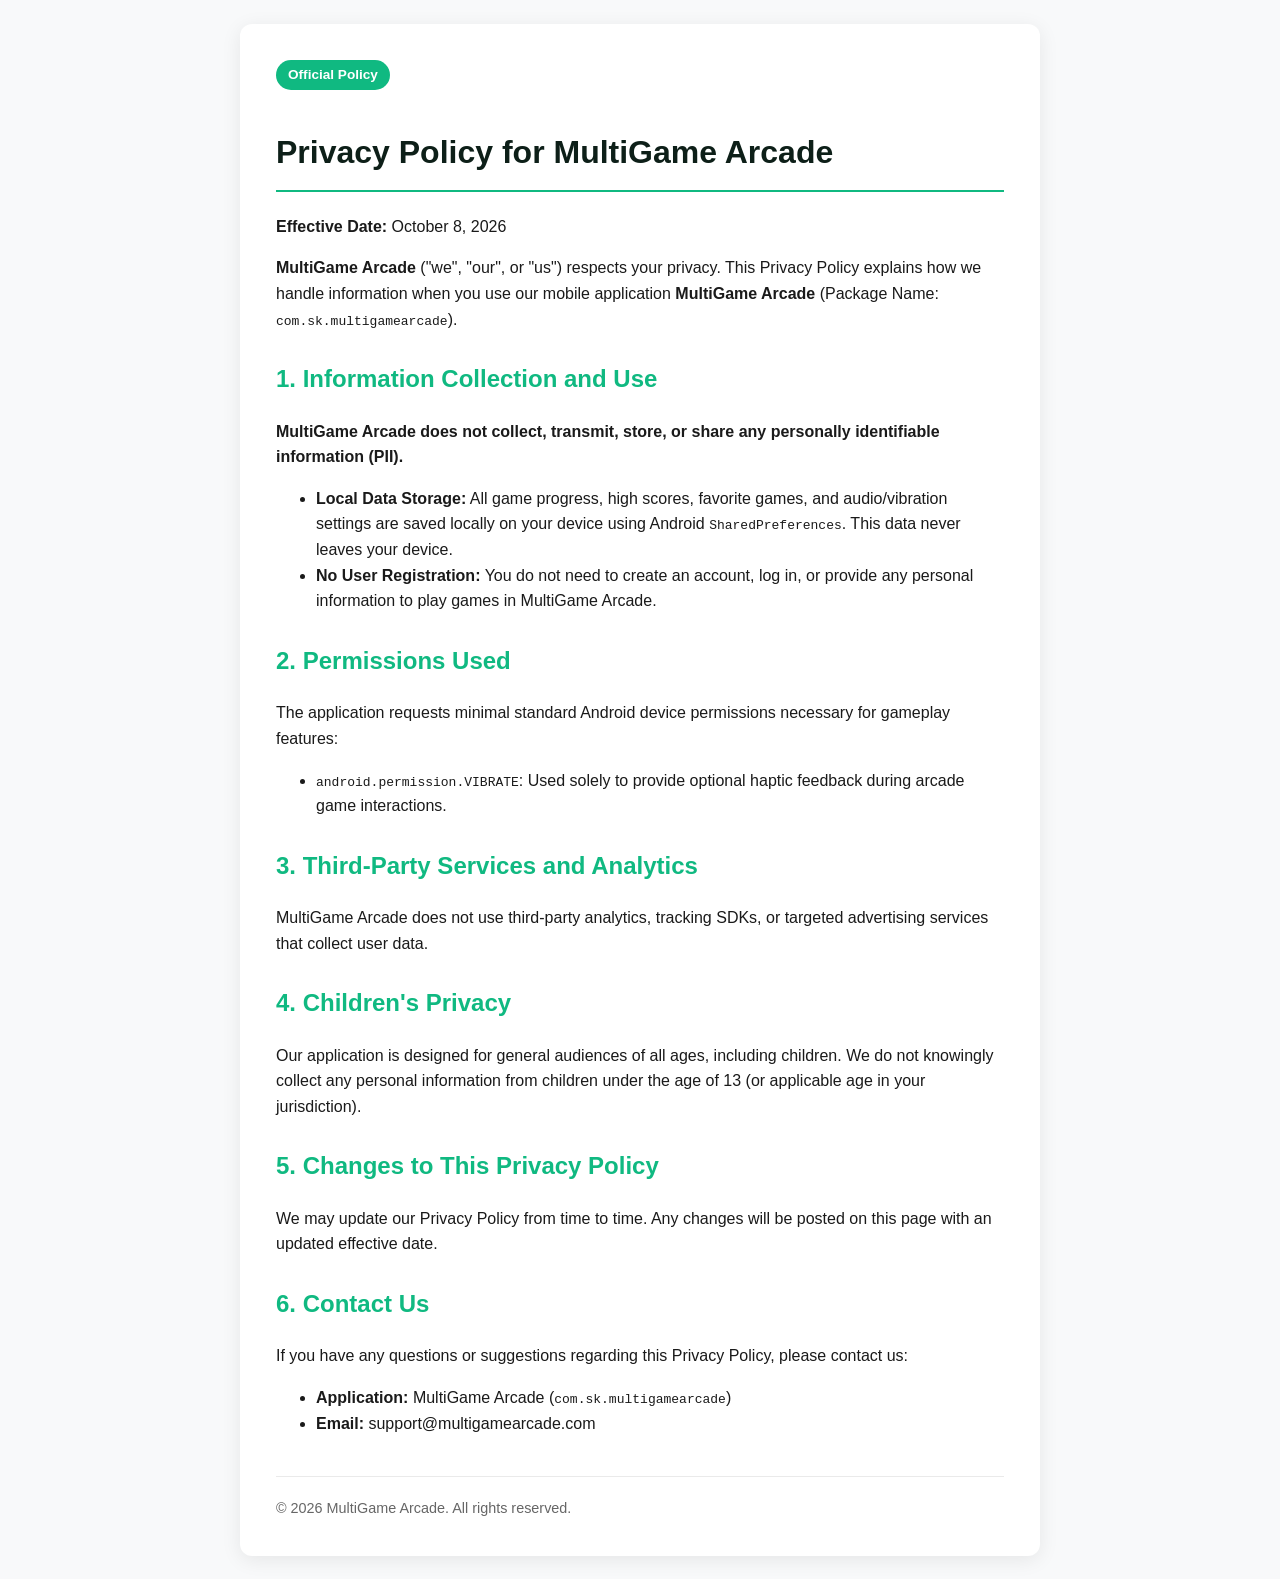
==== privacy_policy.html @ ede292b1 "Initial commit for MultiGame Arcade with 8 games and privacy policy" ====
<!DOCTYPE html>
<html lang="en">
<head>
    <meta charset="UTF-8">
    <meta name="viewport" content="width=device-width, initial-scale=1.0">
    <title>Privacy Policy - MultiGame Arcade</title>
    <style>
        body {
            font-family: -apple-system, BlinkMacSystemFont, "Segoe UI", Roboto, Helvetica, Arial, sans-serif;
            line-height: 1.6;
            color: #1a1a1a;
            max-width: 800px;
            margin: 0 auto;
            padding: 24px;
            background-color: #f8f9fa;
        }
        .container {
            background: #ffffff;
            padding: 36px;
            border-radius: 12px;
            box-shadow: 0 4px 20px rgba(0,0,0,0.08);
        }
        h1 {
            color: #0d1f18;
            border-bottom: 2px solid #10b981;
            padding-bottom: 12px;
        }
        h2 {
            color: #10b981;
            margin-top: 28px;
        }
        .badge {
            background-color: #10b981;
            color: #ffffff;
            padding: 4px 12px;
            border-radius: 20px;
            font-size: 0.85em;
            font-weight: bold;
            display: inline-block;
            margin-bottom: 16px;
        }
        footer {
            margin-top: 40px;
            padding-top: 20px;
            border-top: 1px solid #eaeaea;
            font-size: 0.9em;
            color: #666;
        }
    </style>
</head>
<body>
    <div class="container">
        <span class="badge">Official Policy</span>
        <h1>Privacy Policy for MultiGame Arcade</h1>
        <p><strong>Effective Date:</strong> October 8, 2026</p>
        <p><strong>MultiGame Arcade</strong> ("we", "our", or "us") respects your privacy. This Privacy Policy explains how we handle information when you use our mobile application <strong>MultiGame Arcade</strong> (Package Name: <code>com.sk.multigamearcade</code>).</p>

        <h2>1. Information Collection and Use</h2>
        <p><strong>MultiGame Arcade does not collect, transmit, store, or share any personally identifiable information (PII).</strong></p>
        <ul>
            <li><strong>Local Data Storage:</strong> All game progress, high scores, favorite games, and audio/vibration settings are saved locally on your device using Android <code>SharedPreferences</code>. This data never leaves your device.</li>
            <li><strong>No User Registration:</strong> You do not need to create an account, log in, or provide any personal information to play games in MultiGame Arcade.</li>
        </ul>

        <h2>2. Permissions Used</h2>
        <p>The application requests minimal standard Android device permissions necessary for gameplay features:</p>
        <ul>
            <li><code>android.permission.VIBRATE</code>: Used solely to provide optional haptic feedback during arcade game interactions.</li>
        </ul>

        <h2>3. Third-Party Services and Analytics</h2>
        <p>MultiGame Arcade does not use third-party analytics, tracking SDKs, or targeted advertising services that collect user data.</p>

        <h2>4. Children's Privacy</h2>
        <p>Our application is designed for general audiences of all ages, including children. We do not knowingly collect any personal information from children under the age of 13 (or applicable age in your jurisdiction).</p>

        <h2>5. Changes to This Privacy Policy</h2>
        <p>We may update our Privacy Policy from time to time. Any changes will be posted on this page with an updated effective date.</p>

        <h2>6. Contact Us</h2>
        <p>If you have any questions or suggestions regarding this Privacy Policy, please contact us:</p>
        <ul>
            <li><strong>Application:</strong> MultiGame Arcade (<code>com.sk.multigamearcade</code>)</li>
            <li><strong>Email:</strong> support@multigamearcade.com</li>
        </ul>

        <footer>
            &copy; 2026 MultiGame Arcade. All rights reserved.
        </footer>
    </div>
</body>
</html>
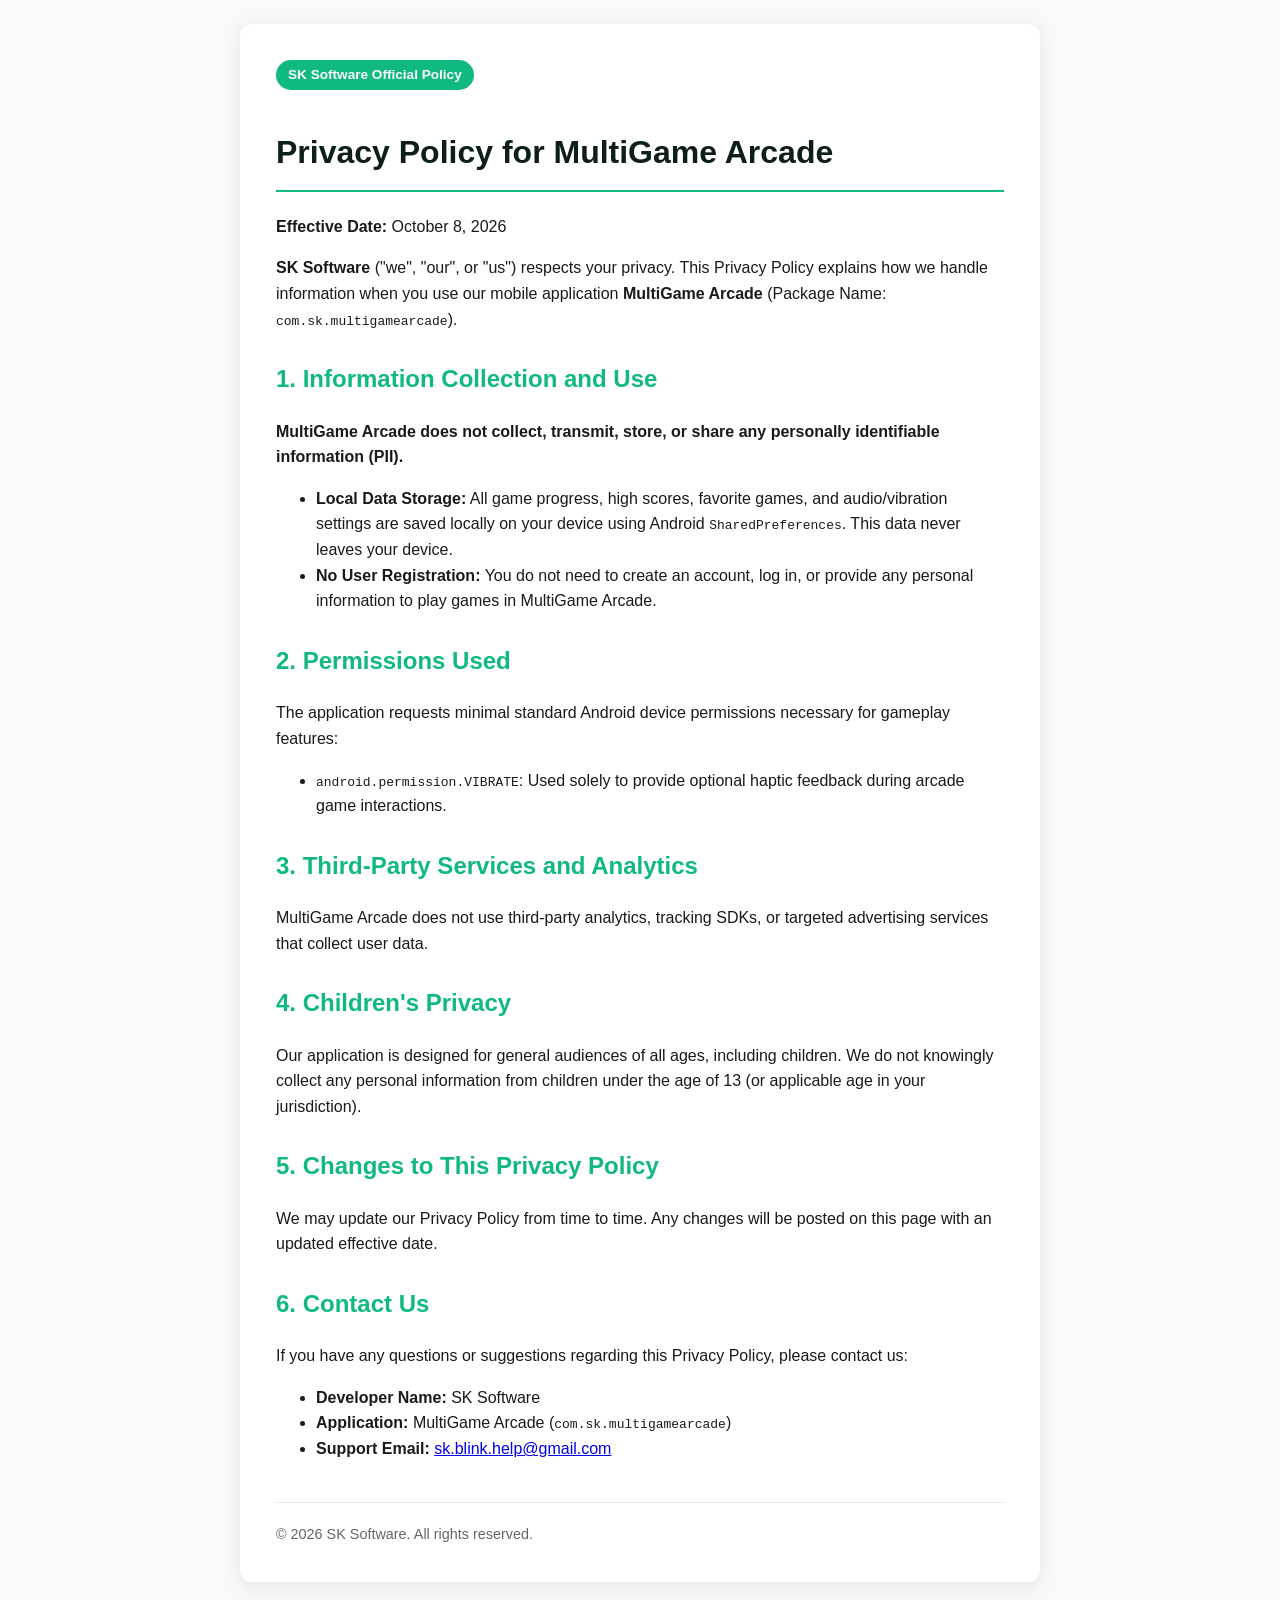
==== commit 101e1426: "Update privacy policy with developer name SK Software and support email" ====
--- a/privacy_policy.html
+++ b/privacy_policy.html
@@ -3,7 +3,7 @@
 <head>
     <meta charset="UTF-8">
     <meta name="viewport" content="width=device-width, initial-scale=1.0">
-    <title>Privacy Policy - MultiGame Arcade</title>
+    <title>Privacy Policy - MultiGame Arcade (SK Software)</title>
     <style>
         body {
             font-family: -apple-system, BlinkMacSystemFont, "Segoe UI", Roboto, Helvetica, Arial, sans-serif;
@@ -50,10 +50,10 @@
 </head>
 <body>
     <div class="container">
-        <span class="badge">Official Policy</span>
+        <span class="badge">SK Software Official Policy</span>
         <h1>Privacy Policy for MultiGame Arcade</h1>
         <p><strong>Effective Date:</strong> October 8, 2026</p>
-        <p><strong>MultiGame Arcade</strong> ("we", "our", or "us") respects your privacy. This Privacy Policy explains how we handle information when you use our mobile application <strong>MultiGame Arcade</strong> (Package Name: <code>com.sk.multigamearcade</code>).</p>
+        <p><strong>SK Software</strong> ("we", "our", or "us") respects your privacy. This Privacy Policy explains how we handle information when you use our mobile application <strong>MultiGame Arcade</strong> (Package Name: <code>com.sk.multigamearcade</code>).</p>
 
         <h2>1. Information Collection and Use</h2>
         <p><strong>MultiGame Arcade does not collect, transmit, store, or share any personally identifiable information (PII).</strong></p>
@@ -80,12 +80,13 @@
         <h2>6. Contact Us</h2>
         <p>If you have any questions or suggestions regarding this Privacy Policy, please contact us:</p>
         <ul>
+            <li><strong>Developer Name:</strong> SK Software</li>
             <li><strong>Application:</strong> MultiGame Arcade (<code>com.sk.multigamearcade</code>)</li>
-            <li><strong>Email:</strong> support@multigamearcade.com</li>
+            <li><strong>Support Email:</strong> <a href="mailto:sk.blink.help@gmail.com">sk.blink.help@gmail.com</a></li>
         </ul>
 
         <footer>
-            &copy; 2026 MultiGame Arcade. All rights reserved.
+            &copy; 2026 SK Software. All rights reserved.
         </footer>
     </div>
 </body>
